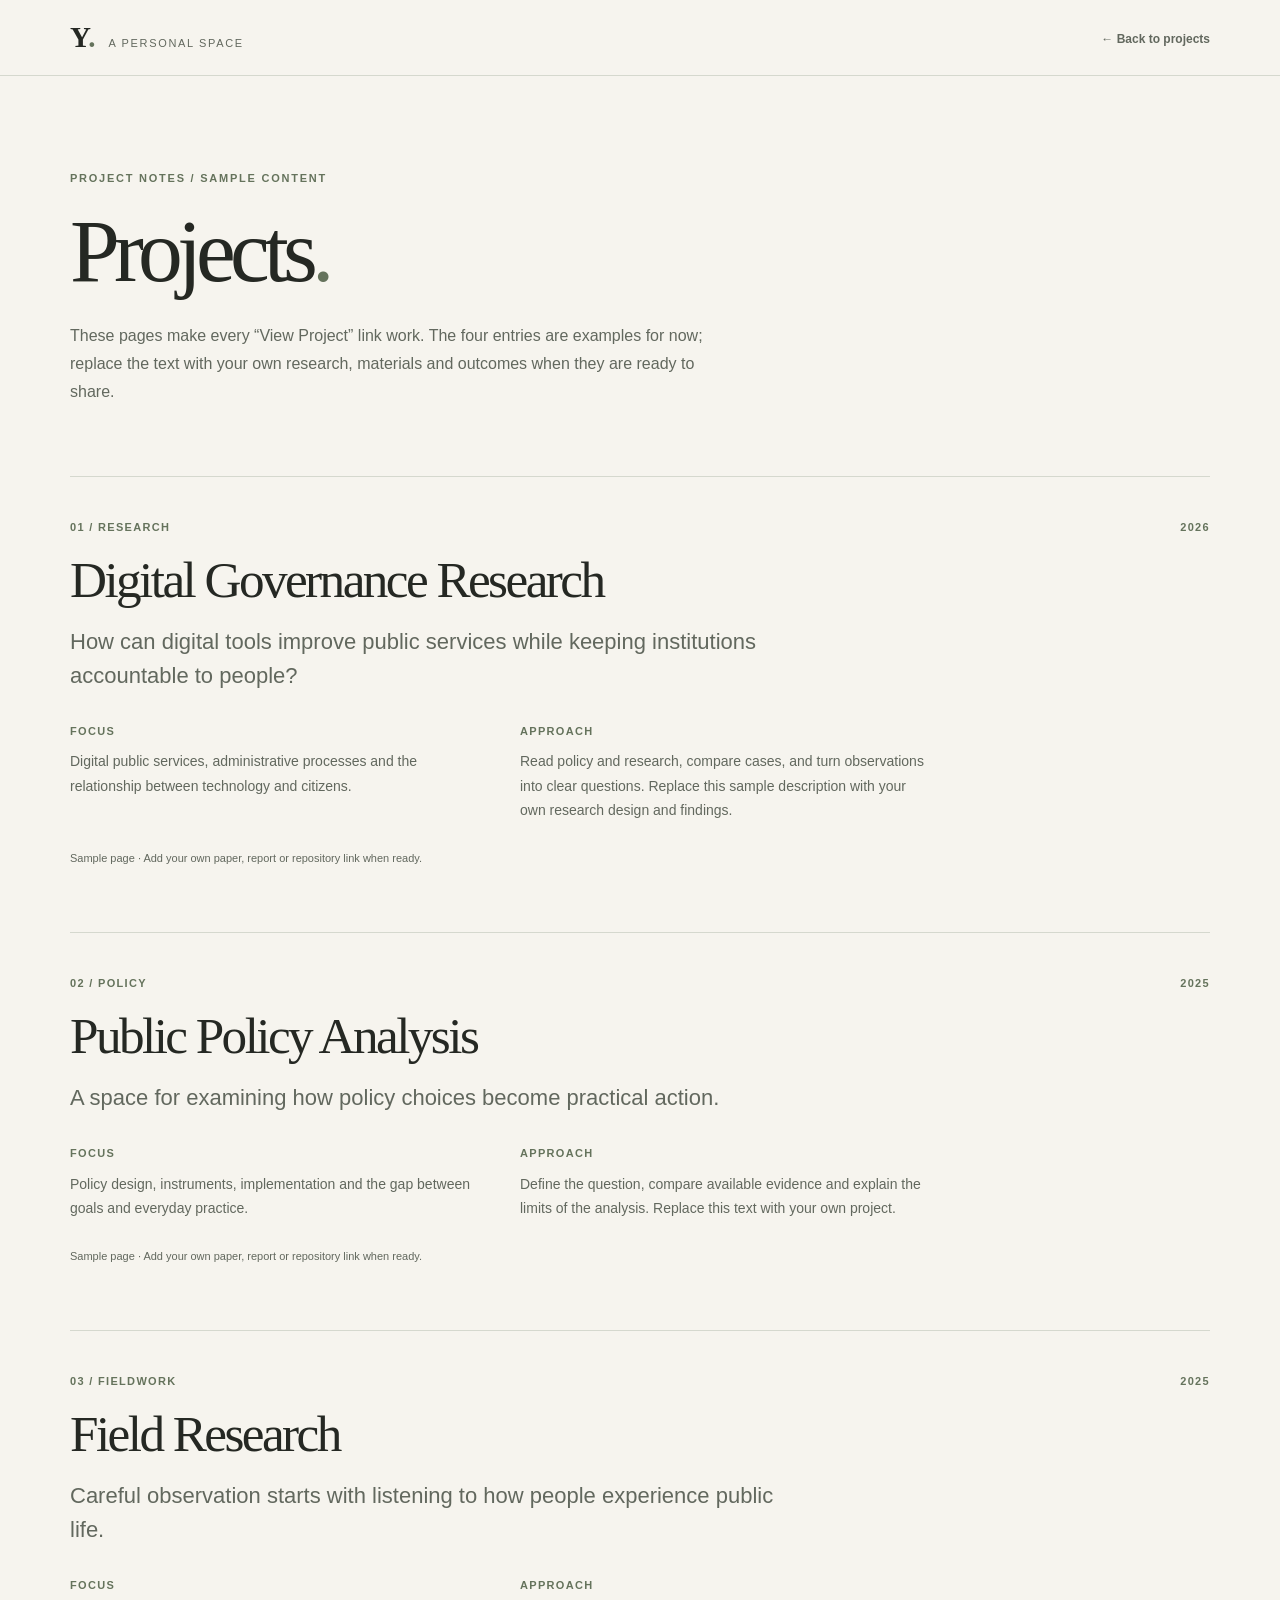
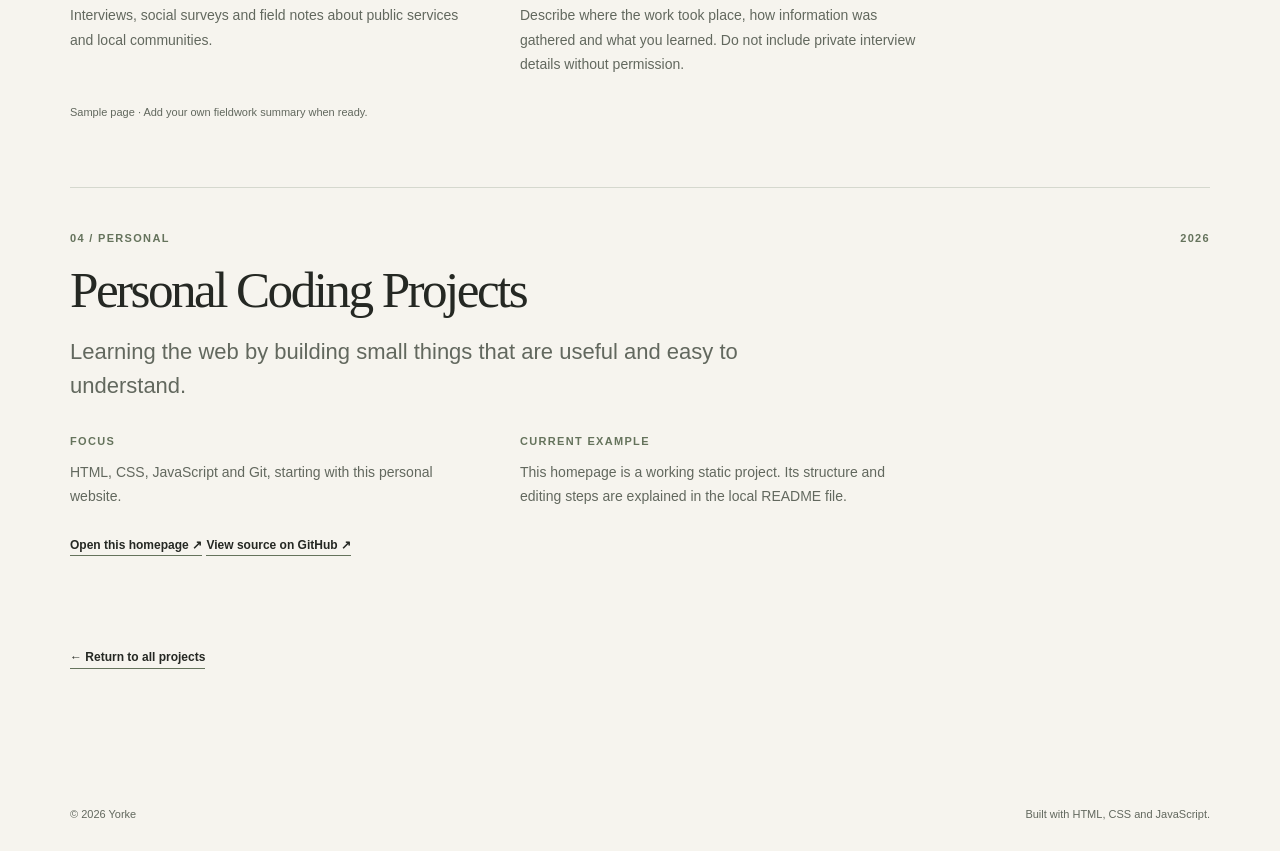
==== projects/index.html @ 5dd266bd "Add project detail page" ====
<!doctype html>
<html lang="en">
  <head>
    <meta charset="UTF-8">
    <meta name="viewport" content="width=device-width, initial-scale=1.0">
    <meta name="description" content="Project notes and sample project pages for Yorke's personal website.">
    <title>Projects | Yorke</title>
    <link rel="stylesheet" href="../css/style.css">
  </head>
  <body>
    <a class="skip-link" href="#project-content">Skip to project notes</a>
    <header class="site-header">
      <div class="container header-inner">
        <a class="site-logo" href="../index.html#home" aria-label="Yorke, back to home">
          <span class="logo-mark">Y<span>.</span></span>
          <span class="logo-caption">A personal space</span>
        </a>
        <nav class="detail-nav" aria-label="Project navigation">
          <a href="../index.html#projects">← Back to projects</a>
        </nav>
      </div>
    </header>

    <main id="project-content" class="detail-main">
      <div class="container">
        <header class="detail-intro">
          <p class="section-number">PROJECT NOTES / SAMPLE CONTENT</p>
          <h1>Projects<span class="title-period">.</span></h1>
          <p>These pages make every “View Project” link work. The four entries are examples for now; replace the text with your own research, materials and outcomes when they are ready to share.</p>
        </header>

        <!-- =========================
             PERSONAL CONTENT
             在这里修改四个项目的详细介绍。
        ========================= -->
        <section class="project-detail" id="digital-governance" aria-labelledby="digital-governance-title">
          <div class="detail-meta"><span>01 / RESEARCH</span><span>2026</span></div>
          <h2 id="digital-governance-title">Digital Governance Research</h2>
          <p class="detail-lead">How can digital tools improve public services while keeping institutions accountable to people?</p>
          <div class="detail-columns">
            <div><h3>Focus</h3><p>Digital public services, administrative processes and the relationship between technology and citizens.</p></div>
            <div><h3>Approach</h3><p>Read policy and research, compare cases, and turn observations into clear questions. Replace this sample description with your own research design and findings.</p></div>
          </div>
          <p class="detail-status">Sample page · Add your own paper, report or repository link when ready.</p>
        </section>

        <section class="project-detail" id="public-policy" aria-labelledby="public-policy-title">
          <div class="detail-meta"><span>02 / POLICY</span><span>2025</span></div>
          <h2 id="public-policy-title">Public Policy Analysis</h2>
          <p class="detail-lead">A space for examining how policy choices become practical action.</p>
          <div class="detail-columns">
            <div><h3>Focus</h3><p>Policy design, instruments, implementation and the gap between goals and everyday practice.</p></div>
            <div><h3>Approach</h3><p>Define the question, compare available evidence and explain the limits of the analysis. Replace this text with your own project.</p></div>
          </div>
          <p class="detail-status">Sample page · Add your own paper, report or repository link when ready.</p>
        </section>

        <section class="project-detail" id="field-research" aria-labelledby="field-research-title">
          <div class="detail-meta"><span>03 / FIELDWORK</span><span>2025</span></div>
          <h2 id="field-research-title">Field Research</h2>
          <p class="detail-lead">Careful observation starts with listening to how people experience public life.</p>
          <div class="detail-columns">
            <div><h3>Focus</h3><p>Interviews, social surveys and field notes about public services and local communities.</p></div>
            <div><h3>Approach</h3><p>Describe where the work took place, how information was gathered and what you learned. Do not include private interview details without permission.</p></div>
          </div>
          <p class="detail-status">Sample page · Add your own fieldwork summary when ready.</p>
        </section>

        <section class="project-detail" id="coding-projects" aria-labelledby="coding-projects-title">
          <div class="detail-meta"><span>04 / PERSONAL</span><span>2026</span></div>
          <h2 id="coding-projects-title">Personal Coding Projects</h2>
          <p class="detail-lead">Learning the web by building small things that are useful and easy to understand.</p>
          <div class="detail-columns">
            <div><h3>Focus</h3><p>HTML, CSS, JavaScript and Git, starting with this personal website.</p></div>
            <div><h3>Current example</h3><p>This homepage is a working static project. Its structure and editing steps are explained in the local README file.</p></div>
          </div>
          <a class="detail-site-link" href="../index.html">Open this homepage ↗</a>
          <a class="detail-site-link" href="https://github.com/yorke9/yorke9.github.io" target="_blank" rel="noopener noreferrer">View source on GitHub ↗</a>
        </section>

        <a class="detail-back" href="../index.html#projects">← Return to all projects</a>
      </div>
    </main>
    <footer class="site-footer"><div class="container footer-inner"><span>© 2026 Yorke</span><span>Built with HTML, CSS and JavaScript.</span></div></footer>
  </body>
</html>
---- css/style.css ----
/* =========================
   1. Reset & variables：修改这些变量即可调整网站主色
========================= */
:root {
  --bg-color: #f6f4ee;
  --surface-color: #eeece5;
  --text-color: #252823;
  --secondary-text: #62685e;
  --accent-color: #65735c;
  --line-color: #d5d8ce;
  --header-height: 76px;
}

*, *::before, *::after { box-sizing: border-box; }
html { scroll-behavior: smooth; scroll-padding-top: calc(var(--header-height) + 22px); }
body { margin: 0; background: var(--bg-color); color: var(--text-color); font-family: Arial, "Helvetica Neue", "Noto Sans", sans-serif; line-height: 1.6; }
button, a { -webkit-tap-highlight-color: transparent; }
button { font: inherit; }
a { color: inherit; text-decoration: none; }
img { display: block; max-width: 100%; }
ul, ol { margin: 0; padding: 0; list-style: none; }
h1, h2, h3, p { margin-top: 0; }
::selection { background: #d8dfce; color: var(--text-color); }
:focus-visible { outline: 2px solid var(--accent-color); outline-offset: 4px; }
.container { width: min(1140px, calc(100% - 64px)); margin-inline: auto; }
.skip-link { position: fixed; z-index: 100; top: -80px; left: 16px; padding: 9px 14px; background: var(--text-color); color: #fff; }
.skip-link:focus { top: 12px; }

/* =========================
   2. Navigation
========================= */
.site-header { position: sticky; z-index: 30; top: 0; height: var(--header-height); border-bottom: 1px solid var(--line-color); background: var(--bg-color); }
.header-inner { display: flex; align-items: center; justify-content: space-between; height: 100%; gap: 20px; }
.site-logo { display: inline-flex; align-items: baseline; gap: 13px; white-space: nowrap; }
.logo-mark { font-family: Georgia, "Times New Roman", serif; font-size: 29px; font-weight: 700; line-height: 1; }
.logo-mark span, .title-period, .section-title span { color: var(--accent-color); }
.logo-caption { color: var(--secondary-text); font-size: 11px; letter-spacing: .15em; text-transform: uppercase; }
.site-nav { display: flex; align-items: center; gap: clamp(14px, 2.1vw, 30px); }
.site-nav a { position: relative; padding: 10px 0; color: var(--secondary-text); font-size: 12px; font-weight: 600; letter-spacing: .055em; transition: color .25s ease; }
.site-nav a::after { position: absolute; right: 0; bottom: 5px; left: 0; height: 1px; background: var(--accent-color); content: ""; transform: scaleX(0); transform-origin: left; transition: transform .25s ease; }
.site-nav a:hover, .site-nav a.is-active { color: var(--text-color); }
.site-nav a:hover::after, .site-nav a.is-active::after { transform: scaleX(1); }
.menu-toggle { display: none; }

/* =========================
   3. Hero
========================= */
.hero { border-bottom: 1px solid var(--line-color); }
.hero-grid { display: grid; grid-template-columns: minmax(0, 1.08fr) minmax(360px, .92fr); align-items: center; gap: clamp(55px, 7vw, 110px); min-height: 610px; padding-block: 75px 55px; }
.eyebrow, .section-number { color: var(--accent-color); font-size: 11px; font-weight: 700; letter-spacing: .16em; line-height: 1.4; }
.eyebrow { display: flex; align-items: center; gap: 11px; margin-bottom: 27px; }
.eyebrow-line { width: 22px; height: 1px; background: var(--accent-color); }
.eyebrow-divider { color: #aeb7a5; }
.hero h1 { margin-bottom: 14px; font-family: Georgia, "Times New Roman", serif; font-size: clamp(70px, 8.2vw, 116px); font-weight: 400; letter-spacing: -.07em; line-height: 1.08; }
.hero-role { margin-bottom: 27px; font-size: clamp(14px, 1.45vw, 18px); font-weight: 600; line-height: 1.5; }
.hero-role span { color: var(--accent-color); }
.hero-intro { max-width: 480px; margin-bottom: 34px; color: var(--secondary-text); font-size: 16px; line-height: 1.8; }
.hero-actions { display: flex; flex-wrap: wrap; gap: 12px; }
.button { display: inline-flex; align-items: center; justify-content: space-between; gap: 34px; min-width: 157px; padding: 12px 17px; border: 1px solid var(--text-color); font-size: 12px; font-weight: 700; transition: background .25s ease, color .25s ease, border-color .25s ease, transform .25s ease; }
.button:hover { transform: translateY(-2px); }
.button-primary { background: var(--text-color); color: var(--bg-color); }
.button-primary:hover { border-color: var(--accent-color); background: var(--accent-color); }
.button-secondary:hover { background: var(--text-color); color: var(--bg-color); }
.button span { font-size: 15px; font-weight: 400; }
.hero-visual { min-width: 0; border: 1px solid var(--line-color); background: #ecebe3; }
.visual-top, .visual-bottom { display: flex; justify-content: space-between; gap: 10px; padding: 14px 18px; color: var(--secondary-text); font-size: 9px; font-weight: 700; letter-spacing: .13em; }
.visual-top { border-bottom: 1px solid var(--line-color); }
.visual-bottom { border-top: 1px solid var(--line-color); }
.visual-stage { position: relative; overflow: hidden; height: 390px; }
.visual-stage::before, .visual-stage::after { position: absolute; content: ""; background: var(--line-color); }
.visual-stage::before { top: 0; bottom: 0; left: 50%; width: 1px; }
.visual-stage::after { top: 50%; right: 0; left: 0; height: 1px; }
.visual-ring { position: absolute; top: 35px; left: 50%; width: 305px; height: 305px; border: 1px solid #a8b3a3; border-radius: 50%; transform: translateX(-50%); }
.visual-disc { position: absolute; top: 91px; left: 50%; width: 192px; height: 192px; border-radius: 50%; background: #b2bba7; transform: translateX(-50%); }
.visual-line { position: absolute; z-index: 1; top: 127px; left: calc(50% - 138px); width: 276px; height: 1px; background: var(--text-color); transform: rotate(-28deg); }
.visual-word { position: absolute; z-index: 2; right: 30px; bottom: 27px; font-family: Georgia, "Times New Roman", serif; font-size: 28px; font-style: italic; letter-spacing: -.035em; line-height: 1.05; text-align: right; }
.visual-cross { position: absolute; z-index: 2; color: var(--accent-color); font-size: 20px; font-weight: 300; }
.visual-cross-one { top: 22px; left: 25px; }
.visual-cross-two { right: 27px; top: 35px; }
.hero-footnote { display: flex; justify-content: space-between; gap: 20px; padding-block: 17px; color: var(--secondary-text); font-size: 11px; letter-spacing: .06em; }
.hero-footnote a { color: var(--text-color); }
.hero-footnote a:hover { color: var(--accent-color); }

/* =========================
   4. Shared sections & typography
========================= */
.section { padding-block: 112px 125px; border-bottom: 1px solid var(--line-color); }
.section-tinted { background: var(--surface-color); }
.section-layout { display: grid; grid-template-columns: minmax(200px, 29%) minmax(0, 1fr); gap: clamp(42px, 7vw, 112px); }
.section-intro { align-items: end; margin-bottom: 55px; }
.section-number { margin-bottom: 17px; }
.section-title { margin: 0; font-family: Georgia, "Times New Roman", serif; font-size: clamp(48px, 5.5vw, 76px); font-weight: 400; letter-spacing: -.065em; line-height: 1.08; }
.section-description { max-width: 530px; margin: 0 0 4px; color: var(--secondary-text); font-size: 16px; line-height: 1.75; }

/* =========================
   5. About
========================= */
.about-content { max-width: 720px; }
.about-lead, .contact-lead { margin-bottom: 24px; font-family: Georgia, "Times New Roman", serif; font-size: clamp(26px, 2.8vw, 38px); letter-spacing: -.035em; line-height: 1.28; }
.about-content > p:not(.about-lead) { max-width: 680px; margin-bottom: 37px; color: var(--secondary-text); font-size: 16px; line-height: 1.85; }
.personal-details { margin: 0; border-top: 1px solid var(--line-color); }
.personal-details div { display: grid; grid-template-columns: 125px 1fr; gap: 20px; padding: 14px 0; border-bottom: 1px solid var(--line-color); }
.personal-details dt { color: var(--secondary-text); font-size: 12px; font-weight: 700; letter-spacing: .03em; }
.personal-details dd { margin: 0; font-size: 13px; font-weight: 600; overflow-wrap: anywhere; }

/* =========================
   6. Projects: 有分隔线的列表，不使用卡片
========================= */
.project-list { border-top: 1px solid var(--line-color); }
.project-item { border-bottom: 1px solid var(--line-color); }
.project-inner { display: grid; grid-template-columns: 80px minmax(0, 1fr) 128px; gap: 25px; padding: 30px 0 32px; transition: padding-left .3s ease, background .3s ease; }
.project-item:hover .project-inner { padding-left: 10px; }
.project-index { padding-top: 4px; color: var(--accent-color); font-family: Georgia, "Times New Roman", serif; font-size: 29px; line-height: 1; }
.project-meta { display: flex; gap: 15px; margin-bottom: 10px; color: var(--accent-color); font-size: 10px; font-weight: 700; letter-spacing: .12em; }
.project-title { margin-bottom: 10px; font-family: Georgia, "Times New Roman", serif; font-size: clamp(25px, 2.55vw, 34px); font-weight: 400; letter-spacing: -.045em; line-height: 1.2; }
.project-body > p { max-width: 610px; margin-bottom: 16px; color: var(--secondary-text); font-size: 14px; line-height: 1.7; }
.project-tags { display: flex; flex-wrap: wrap; gap: 6px; }
.project-tags li { padding: 3px 8px; border: 1px solid var(--line-color); color: var(--secondary-text); font-size: 10px; letter-spacing: .03em; }
.project-links { display: flex; flex-direction: column; align-items: flex-start; gap: 12px; padding-top: 29px; }
.project-links a { border-bottom: 1px solid transparent; font-size: 12px; font-weight: 700; white-space: nowrap; }
.project-links a:hover { border-color: var(--accent-color); color: var(--accent-color); }
.project-link-pending { color: var(--secondary-text); font-size: 11px; white-space: nowrap; }

/* =========================
   7. Experience
========================= */
.experience-list { border-top: 1px solid var(--line-color); }
.experience-item { display: grid; grid-template-columns: 62px minmax(0, 1fr) auto; gap: 24px; align-items: start; padding: 24px 0 27px; border-bottom: 1px solid var(--line-color); }
.experience-item time { color: var(--accent-color); font-family: Georgia, "Times New Roman", serif; font-size: 20px; }
.experience-item h3 { margin-bottom: 4px; font-family: Georgia, "Times New Roman", serif; font-size: 23px; font-weight: 400; letter-spacing: -.035em; }
.experience-item p { max-width: 405px; margin: 0; color: var(--secondary-text); font-size: 13px; line-height: 1.65; }
.experience-item > span { padding-top: 4px; color: var(--secondary-text); font-size: 11px; text-align: right; }

/* =========================
   8. Skills
========================= */
.skills-grid { display: grid; grid-template-columns: repeat(5, minmax(0, 1fr)); gap: 25px; }
.skill-group { min-width: 0; padding-top: 17px; border-top: 1px solid var(--accent-color); }
.skill-group h3 { margin-bottom: 17px; font-family: Georgia, "Times New Roman", serif; font-size: 25px; font-weight: 400; }
.skill-group li { margin-bottom: 9px; color: var(--secondary-text); font-size: 13px; line-height: 1.45; }

/* =========================
   9. Contact & footer
========================= */
.contact-content { max-width: 690px; }
.contact-content > p:not(.contact-lead) { margin-bottom: 37px; color: var(--secondary-text); font-size: 16px; }
.contact-list { border-top: 1px solid var(--line-color); }
.contact-list li { display: grid; grid-template-columns: 95px 1fr; gap: 20px; align-items: baseline; padding: 17px 0; border-bottom: 1px solid var(--line-color); }
.contact-list li > span { color: var(--secondary-text); font-size: 12px; font-weight: 700; }
.contact-list a { justify-self: start; font-family: Georgia, "Times New Roman", serif; font-size: clamp(16px, 1.8vw, 22px); overflow-wrap: anywhere; }
.contact-list a:hover { color: var(--accent-color); }
.contact-list a span { margin-left: 4px; font-family: Arial, sans-serif; font-size: 13px; }
.contact-list .contact-placeholder { color: var(--secondary-text); font-size: 13px; font-weight: 400; letter-spacing: 0; }
.site-footer { padding-block: 27px; }
.footer-inner { display: flex; flex-wrap: wrap; align-items: center; justify-content: space-between; gap: 14px 25px; color: var(--secondary-text); font-size: 11px; }
.footer-inner a { color: var(--text-color); }
.footer-inner a:hover { color: var(--accent-color); }
.back-to-top { position: fixed; z-index: 20; right: 22px; bottom: 22px; display: grid; place-items: center; width: 43px; height: 43px; border: 1px solid var(--text-color); background: var(--text-color); color: var(--bg-color); cursor: pointer; font-size: 21px; line-height: 1; transition: background .2s ease, transform .2s ease; }
.back-to-top[hidden] { display: none; }
.back-to-top:hover { background: var(--accent-color); transform: translateY(-2px); }

/* =========================
   9a. Project notes page
========================= */
.detail-nav a { color: var(--secondary-text); font-size: 12px; font-weight: 700; }
.detail-nav a:hover { color: var(--accent-color); }
.detail-main { padding-block: 95px 110px; }
.detail-intro { max-width: 760px; padding-bottom: 70px; }
.detail-intro h1 { margin-bottom: 22px; font-family: Georgia, "Times New Roman", serif; font-size: clamp(55px, 7vw, 90px); font-weight: 400; letter-spacing: -.065em; line-height: 1.08; }
.detail-intro > p:last-child { max-width: 660px; margin: 0; color: var(--secondary-text); font-size: 16px; line-height: 1.75; }
.project-detail { padding-block: 42px 65px; border-top: 1px solid var(--line-color); scroll-margin-top: calc(var(--header-height) + 20px); }
.detail-meta { display: flex; justify-content: space-between; gap: 18px; margin-bottom: 14px; color: var(--accent-color); font-size: 11px; font-weight: 700; letter-spacing: .12em; }
.project-detail h2 { margin-bottom: 15px; font-family: Georgia, "Times New Roman", serif; font-size: clamp(33px, 4vw, 53px); font-weight: 400; letter-spacing: -.05em; line-height: 1.15; }
.detail-lead { max-width: 710px; margin-bottom: 30px; color: var(--secondary-text); font-size: clamp(17px, 2vw, 22px); line-height: 1.55; }
.detail-columns { display: grid; grid-template-columns: repeat(2, minmax(0, 1fr)); gap: 40px; max-width: 860px; }
.detail-columns h3 { margin-bottom: 9px; color: var(--accent-color); font-size: 11px; font-weight: 700; letter-spacing: .12em; text-transform: uppercase; }
.detail-columns p { margin: 0; color: var(--secondary-text); font-size: 14px; line-height: 1.75; }
.detail-status { margin: 27px 0 0; color: var(--secondary-text); font-size: 11px; }
.detail-site-link, .detail-back { display: inline-block; margin-top: 27px; border-bottom: 1px solid var(--accent-color); color: var(--text-color); font-size: 12px; font-weight: 700; }
.detail-site-link:hover, .detail-back:hover { color: var(--accent-color); }

/* =========================
   10. 进入动画：仅当 JavaScript 已启用时生效
========================= */
.js-enabled [data-reveal] { opacity: 0; transform: translateY(18px); transition: opacity .48s ease, transform .48s ease; }
.js-enabled [data-reveal].is-visible { opacity: 1; transform: translateY(0); }

/* =========================
   11. Responsive
========================= */
@media (max-width: 992px) {
  .hero-grid { grid-template-columns: minmax(0, 1fr) minmax(310px, .85fr); gap: 40px; }
  .hero h1 { font-size: clamp(68px, 9vw, 90px); }
  .visual-stage { height: 350px; }
  .section-layout { grid-template-columns: minmax(180px, 28%) minmax(0, 1fr); gap: 40px; }
  .skills-grid { grid-template-columns: repeat(3, minmax(0, 1fr)); row-gap: 35px; }
}

@media (max-width: 768px) {
  :root { --header-height: 68px; }
  .container { width: min(calc(100% - 40px), 620px); }
  .logo-caption { font-size: 10px; }
  .menu-toggle { display: flex; flex-direction: column; align-items: center; justify-content: center; gap: 5px; width: 44px; height: 44px; padding: 0; border: 1px solid var(--line-color); background: transparent; cursor: pointer; }
  .menu-toggle span { width: 18px; height: 1px; background: var(--text-color); transition: transform .2s ease, opacity .2s ease; }
  .menu-toggle[aria-expanded="true"] span:first-child { transform: translateY(6px) rotate(45deg); }
  .menu-toggle[aria-expanded="true"] span:nth-child(2) { opacity: 0; }
  .menu-toggle[aria-expanded="true"] span:last-child { transform: translateY(-6px) rotate(-45deg); }
  .site-nav { position: absolute; top: calc(var(--header-height) - 1px); right: 0; left: 0; display: none; flex-direction: column; align-items: stretch; gap: 0; padding: 14px 20px 18px; border-bottom: 1px solid var(--line-color); background: var(--bg-color); }
  .site-nav.is-open { display: flex; }
  .site-nav a { padding: 12px 2px; font-size: 14px; }
  .site-nav a::after { right: auto; bottom: 8px; width: 25px; }
  .hero-grid { grid-template-columns: 1fr; gap: 47px; min-height: 0; padding-block: 78px 35px; }
  .hero h1 { font-size: clamp(72px, 13vw, 98px); }
  .hero-visual { max-width: 520px; width: 100%; justify-self: center; }
  .visual-stage { height: 360px; }
  .section { padding-block: 82px 92px; }
  .section-layout { grid-template-columns: 1fr; gap: 35px; }
  .section-intro { gap: 20px; margin-bottom: 36px; }
  .experience-item { grid-template-columns: 55px minmax(0, 1fr); gap: 12px 20px; }
  .experience-item > span { grid-column: 2; padding: 0; text-align: left; }
  .detail-main { padding-block: 70px 85px; }
  .detail-intro { padding-bottom: 50px; }
}

@media (max-width: 480px) {
  .container { width: calc(100% - 36px); }
  .logo-caption { display: none; }
  .hero-grid { padding-top: 60px; }
  .hero h1 { font-size: clamp(66px, 18vw, 83px); }
  .hero-role { font-size: 14px; }
  .hero-intro { font-size: 15px; }
  .hero-actions { align-items: stretch; }
  .button { min-width: 0; }
  .visual-stage { height: 310px; }
  .visual-ring { top: 29px; width: 250px; height: 250px; }
  .visual-disc { top: 75px; width: 158px; height: 158px; }
  .visual-line { top: 100px; left: calc(50% - 116px); width: 232px; }
  .visual-word { right: 19px; bottom: 20px; font-size: 24px; }
  .visual-top, .visual-bottom { padding-inline: 11px; font-size: 8px; }
  .section { padding-block: 72px 78px; }
  .section-title { font-size: 53px; }
  .project-inner { grid-template-columns: 40px minmax(0, 1fr); gap: 14px; padding-block: 27px; }
  .project-item:hover .project-inner { padding-left: 0; }
  .project-index { font-size: 23px; }
  .project-links { grid-column: 2; flex-direction: row; flex-wrap: wrap; gap: 20px; padding-top: 0; }
  .skills-grid { grid-template-columns: repeat(2, minmax(0, 1fr)); gap: 27px 20px; }
  .personal-details div { grid-template-columns: 86px 1fr; gap: 12px; }
  .contact-list li { grid-template-columns: 1fr; gap: 2px; }
  .footer-inner { display: grid; gap: 7px; }
  .detail-columns { grid-template-columns: 1fr; gap: 24px; }
}

@media (prefers-reduced-motion: reduce) {
  html { scroll-behavior: auto; }
  *, *::before, *::after { animation-duration: .01ms; animation-iteration-count: 1; transition-duration: .01ms; }
  .js-enabled [data-reveal] { opacity: 1; transform: none; }
}
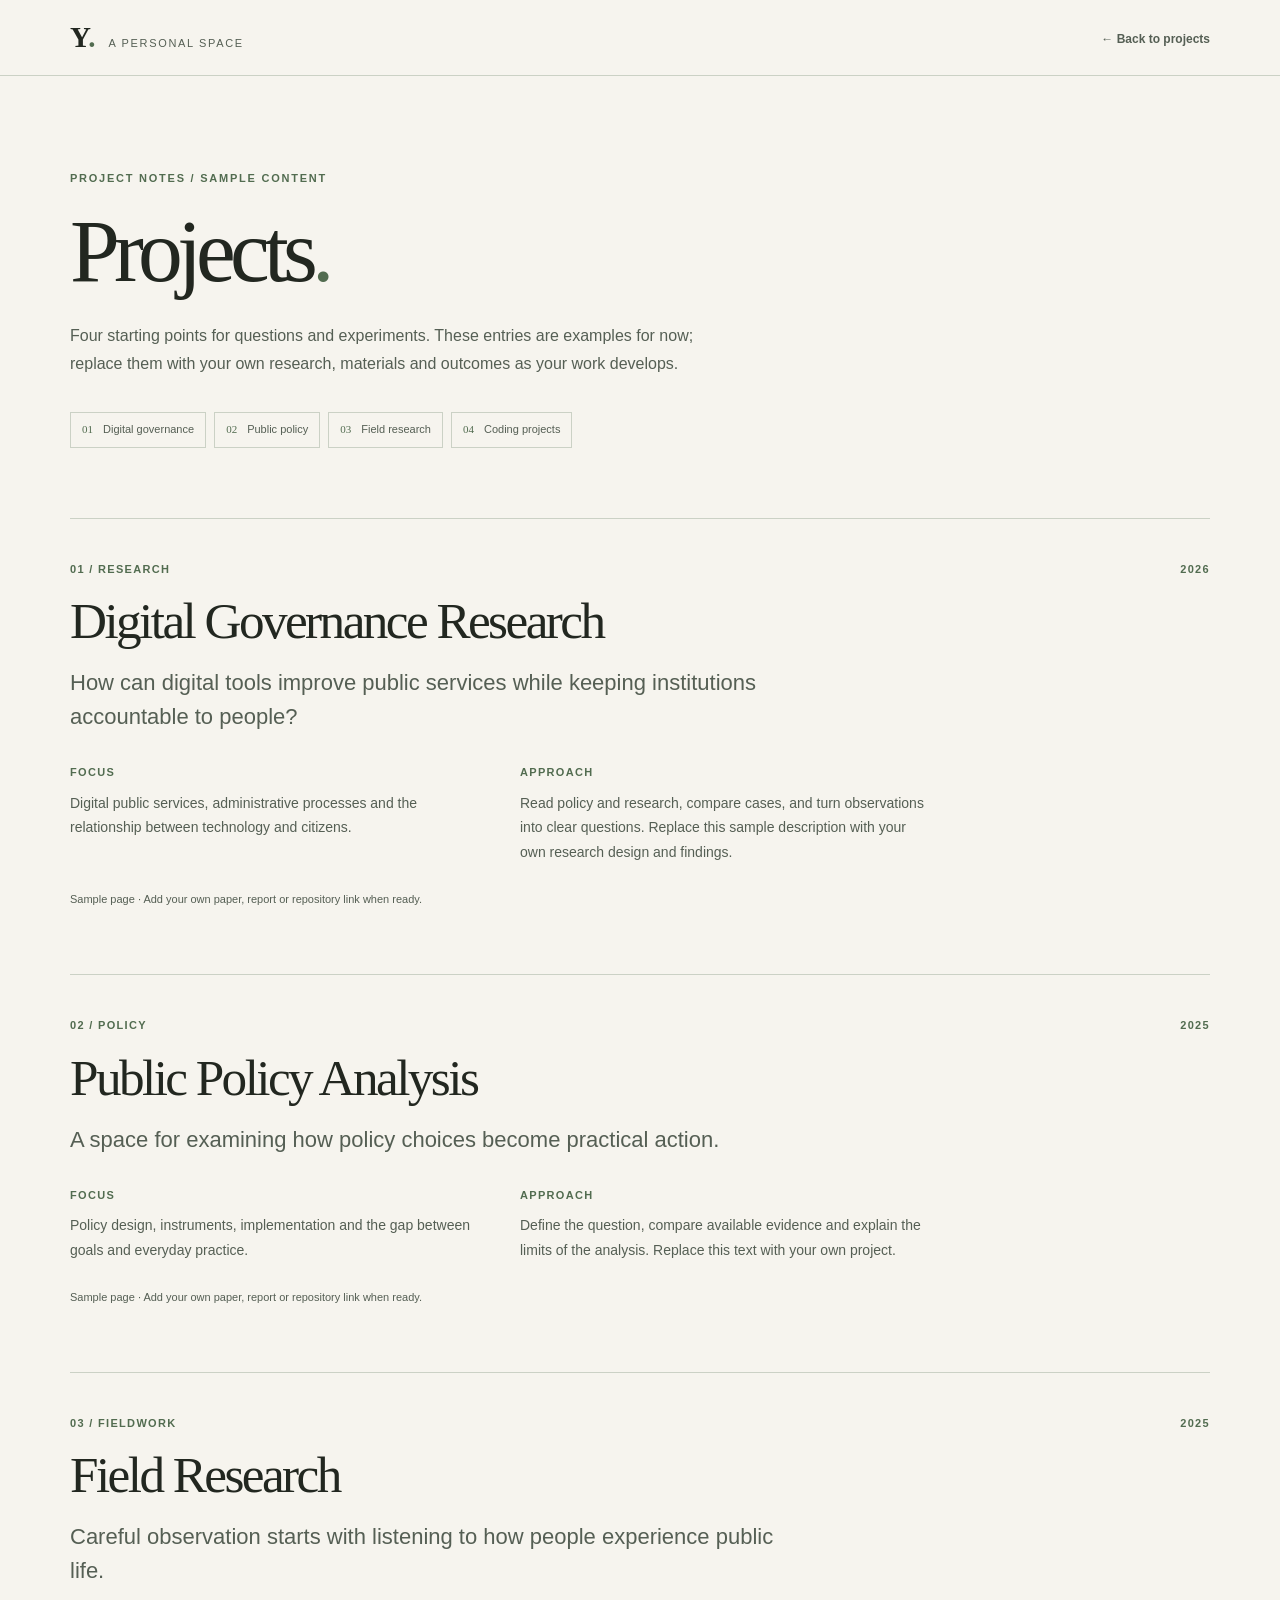
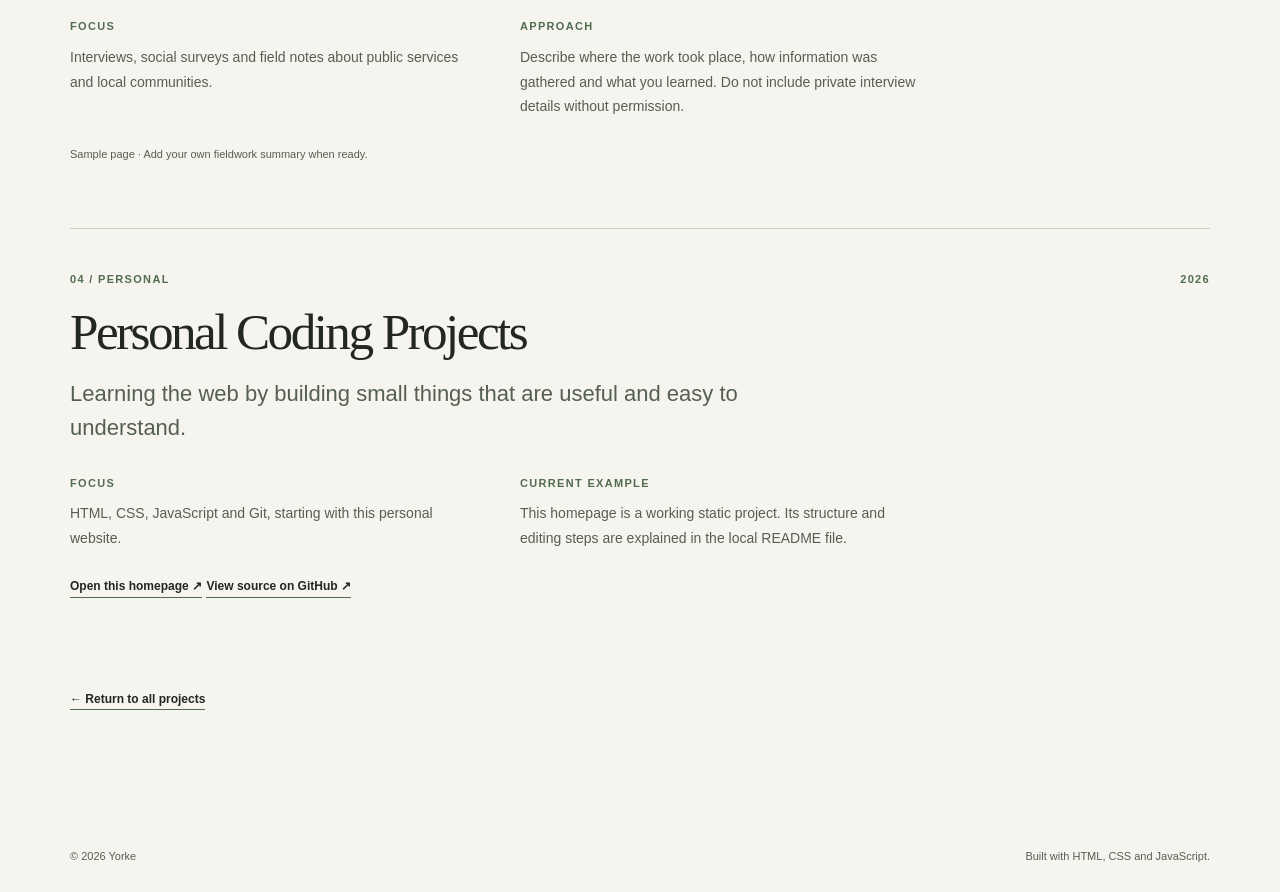
==== commit 792ee765: "Improve project note navigation" ====
--- a/projects/index.html
+++ b/projects/index.html
@@ -4,7 +4,10 @@
     <meta charset="UTF-8">
     <meta name="viewport" content="width=device-width, initial-scale=1.0">
     <meta name="description" content="Project notes and sample project pages for Yorke's personal website.">
+    <meta name="theme-color" content="#f6f4ee">
+    <link rel="canonical" href="https://yorke9.github.io/projects/index.html">
     <title>Projects | Yorke</title>
+    <link rel="icon" type="image/svg+xml" href="../images/favicon.svg">
     <link rel="stylesheet" href="../css/style.css">
   </head>
   <body>
@@ -21,12 +24,18 @@
       </div>
     </header>
 
-    <main id="project-content" class="detail-main">
+    <main id="project-content" class="detail-main" tabindex="-1">
       <div class="container">
         <header class="detail-intro">
           <p class="section-number">PROJECT NOTES / SAMPLE CONTENT</p>
           <h1>Projects<span class="title-period">.</span></h1>
-          <p>These pages make every “View Project” link work. The four entries are examples for now; replace the text with your own research, materials and outcomes when they are ready to share.</p>
+          <p>Four starting points for questions and experiments. These entries are examples for now; replace them with your own research, materials and outcomes as your work develops.</p>
+          <nav class="detail-index" aria-label="Jump to a project note">
+            <a href="#digital-governance"><span>01</span> Digital governance</a>
+            <a href="#public-policy"><span>02</span> Public policy</a>
+            <a href="#field-research"><span>03</span> Field research</a>
+            <a href="#coding-projects"><span>04</span> Coding projects</a>
+          </nav>
         </header>
 
         <!-- =========================
--- a/css/style.css
+++ b/css/style.css
@@ -3,11 +3,12 @@
 ========================= */
 :root {
   --bg-color: #f6f4ee;
-  --surface-color: #eeece5;
-  --text-color: #252823;
-  --secondary-text: #62685e;
-  --accent-color: #65735c;
-  --line-color: #d5d8ce;
+  --surface-color: #edece4;
+  --text-color: #222720;
+  --secondary-text: #555f54;
+  --accent-color: #526c50;
+  --line-color: #cbd1c5;
+  --hover-color: #e4e9df;
   --header-height: 76px;
 }
 
@@ -30,6 +31,7 @@
    2. Navigation
 ========================= */
 .site-header { position: sticky; z-index: 30; top: 0; height: var(--header-height); border-bottom: 1px solid var(--line-color); background: var(--bg-color); }
+.reading-progress { position: absolute; right: 0; bottom: -1px; left: 0; height: 2px; background: var(--accent-color); transform: scaleX(0); transform-origin: left; pointer-events: none; }
 .header-inner { display: flex; align-items: center; justify-content: space-between; height: 100%; gap: 20px; }
 .site-logo { display: inline-flex; align-items: baseline; gap: 13px; white-space: nowrap; }
 .logo-mark { font-family: Georgia, "Times New Roman", serif; font-size: 29px; font-weight: 700; line-height: 1; }
@@ -82,6 +84,19 @@
 .hero-footnote a:hover { color: var(--accent-color); }
 
 /* =========================
+   3a. Current focus：杂志式短注，不增加页面依赖
+========================= */
+.focus-note { border-bottom: 1px solid var(--line-color); background: var(--text-color); color: var(--bg-color); }
+.focus-note-inner { display: grid; grid-template-columns: minmax(125px, .7fr) minmax(0, 2fr) minmax(205px, 1.1fr); align-items: start; gap: clamp(25px, 4vw, 70px); padding-block: 42px 45px; }
+.focus-note-kicker { display: flex; flex-direction: column; gap: 6px; margin: 5px 0 0; color: #c0cbb9; font-size: 10px; font-weight: 700; letter-spacing: .14em; }
+.focus-note-kicker span { color: #879c84; }
+.focus-note-title { margin: 0; font-family: Georgia, "Times New Roman", serif; font-size: clamp(28px, 3.5vw, 46px); letter-spacing: -.055em; line-height: 1.13; }
+.focus-note-title em { color: #b9c9b1; font-weight: 400; }
+.focus-note-topics { align-self: center; border-top: 1px solid #536054; }
+.focus-note-topics li { display: flex; gap: 16px; padding: 8px 0; border-bottom: 1px solid #536054; color: #d5dbd0; font-size: 11px; letter-spacing: .02em; }
+.focus-note-topics span { color: #a8bfa4; font-family: Georgia, "Times New Roman", serif; }
+
+/* =========================
    4. Shared sections & typography
 ========================= */
 .section { padding-block: 112px 125px; border-bottom: 1px solid var(--line-color); }
@@ -91,6 +106,10 @@
 .section-number { margin-bottom: 17px; }
 .section-title { margin: 0; font-family: Georgia, "Times New Roman", serif; font-size: clamp(48px, 5.5vw, 76px); font-weight: 400; letter-spacing: -.065em; line-height: 1.08; }
 .section-description { max-width: 530px; margin: 0 0 4px; color: var(--secondary-text); font-size: 16px; line-height: 1.75; }
+.section-note { max-width: 530px; margin: 0 0 28px; color: var(--secondary-text); font-size: 13px; line-height: 1.65; }
+@media (min-width: 769px) {
+  .section-layout:not(.section-intro) > .section-heading { position: sticky; top: calc(var(--header-height) + 28px); align-self: start; }
+}
 
 /* =========================
    5. About
@@ -109,7 +128,7 @@
 .project-list { border-top: 1px solid var(--line-color); }
 .project-item { border-bottom: 1px solid var(--line-color); }
 .project-inner { display: grid; grid-template-columns: 80px minmax(0, 1fr) 128px; gap: 25px; padding: 30px 0 32px; transition: padding-left .3s ease, background .3s ease; }
-.project-item:hover .project-inner { padding-left: 10px; }
+.project-item:hover .project-inner, .project-item:focus-within .project-inner { padding-left: 10px; background: var(--hover-color); }
 .project-index { padding-top: 4px; color: var(--accent-color); font-family: Georgia, "Times New Roman", serif; font-size: 29px; line-height: 1; }
 .project-meta { display: flex; gap: 15px; margin-bottom: 10px; color: var(--accent-color); font-size: 10px; font-weight: 700; letter-spacing: .12em; }
 .project-title { margin-bottom: 10px; font-family: Georgia, "Times New Roman", serif; font-size: clamp(25px, 2.55vw, 34px); font-weight: 400; letter-spacing: -.045em; line-height: 1.2; }
@@ -119,6 +138,7 @@
 .project-links { display: flex; flex-direction: column; align-items: flex-start; gap: 12px; padding-top: 29px; }
 .project-links a { border-bottom: 1px solid transparent; font-size: 12px; font-weight: 700; white-space: nowrap; }
 .project-links a:hover { border-color: var(--accent-color); color: var(--accent-color); }
+.project-links a:focus-visible { border-color: var(--accent-color); }
 .project-link-pending { color: var(--secondary-text); font-size: 11px; white-space: nowrap; }
 
 /* =========================
@@ -167,8 +187,13 @@
 .detail-main { padding-block: 95px 110px; }
 .detail-intro { max-width: 760px; padding-bottom: 70px; }
 .detail-intro h1 { margin-bottom: 22px; font-family: Georgia, "Times New Roman", serif; font-size: clamp(55px, 7vw, 90px); font-weight: 400; letter-spacing: -.065em; line-height: 1.08; }
-.detail-intro > p:last-child { max-width: 660px; margin: 0; color: var(--secondary-text); font-size: 16px; line-height: 1.75; }
+.detail-intro > p:not(.section-number) { max-width: 660px; margin: 0; color: var(--secondary-text); font-size: 16px; line-height: 1.75; }
+.detail-index { display: flex; flex-wrap: wrap; gap: 8px; margin-top: 34px; }
+.detail-index a { display: inline-flex; gap: 10px; align-items: center; padding: 8px 11px; border: 1px solid var(--line-color); color: var(--secondary-text); font-size: 11px; transition: border-color .2s ease, color .2s ease, background .2s ease; }
+.detail-index a:hover, .detail-index a:focus-visible { border-color: var(--accent-color); background: var(--surface-color); color: var(--text-color); }
+.detail-index span { color: var(--accent-color); font-family: Georgia, "Times New Roman", serif; }
 .project-detail { padding-block: 42px 65px; border-top: 1px solid var(--line-color); scroll-margin-top: calc(var(--header-height) + 20px); }
+.project-detail:target { border-top-color: var(--accent-color); }
 .detail-meta { display: flex; justify-content: space-between; gap: 18px; margin-bottom: 14px; color: var(--accent-color); font-size: 11px; font-weight: 700; letter-spacing: .12em; }
 .project-detail h2 { margin-bottom: 15px; font-family: Georgia, "Times New Roman", serif; font-size: clamp(33px, 4vw, 53px); font-weight: 400; letter-spacing: -.05em; line-height: 1.15; }
 .detail-lead { max-width: 710px; margin-bottom: 30px; color: var(--secondary-text); font-size: clamp(17px, 2vw, 22px); line-height: 1.55; }
@@ -180,6 +205,18 @@
 .detail-site-link:hover, .detail-back:hover { color: var(--accent-color); }
 
 /* =========================
+   9b. Branded 404 page
+========================= */
+.not-found { display: grid; align-items: center; min-height: calc(100svh - var(--header-height) - 72px); padding-block: 65px; }
+.not-found-inner { display: grid; grid-template-columns: minmax(0, 1fr) minmax(250px, .75fr); gap: 70px; align-items: end; }
+.not-found h1 { margin: 8px 0 12px; font-family: Georgia, "Times New Roman", serif; font-size: clamp(110px, 18vw, 210px); font-weight: 400; letter-spacing: -.1em; line-height: .9; }
+.not-found h1 span { color: var(--accent-color); }
+.not-found-copy { padding-bottom: 12px; }
+.not-found-copy h2 { margin-bottom: 15px; font-family: Georgia, "Times New Roman", serif; font-size: clamp(28px, 3vw, 42px); font-weight: 400; letter-spacing: -.05em; line-height: 1.2; }
+.not-found-copy p { max-width: 360px; margin-bottom: 28px; color: var(--secondary-text); font-size: 15px; line-height: 1.7; }
+.not-found-links { display: flex; flex-wrap: wrap; gap: 12px; }
+
+/* =========================
    10. 进入动画：仅当 JavaScript 已启用时生效
 ========================= */
 .js-enabled [data-reveal] { opacity: 0; transform: translateY(18px); transition: opacity .48s ease, transform .48s ease; }
@@ -194,6 +231,8 @@
   .visual-stage { height: 350px; }
   .section-layout { grid-template-columns: minmax(180px, 28%) minmax(0, 1fr); gap: 40px; }
   .skills-grid { grid-template-columns: repeat(3, minmax(0, 1fr)); row-gap: 35px; }
+  .focus-note-inner { grid-template-columns: 1fr 2fr; }
+  .focus-note-topics { grid-column: 2; width: min(100%, 330px); }
 }
 
 @media (max-width: 768px) {
@@ -215,11 +254,17 @@
   .visual-stage { height: 360px; }
   .section { padding-block: 82px 92px; }
   .section-layout { grid-template-columns: 1fr; gap: 35px; }
+  .focus-note-inner { grid-template-columns: 1fr; gap: 20px; padding-block: 35px 39px; }
+  .focus-note-kicker { flex-direction: row; gap: 16px; }
+  .focus-note-topics { grid-column: auto; width: min(100%, 430px); margin-top: 5px; }
   .section-intro { gap: 20px; margin-bottom: 36px; }
+  .project-inner { grid-template-columns: 52px minmax(0, 1fr); gap: 12px 22px; }
+  .project-links { grid-column: 2; flex-direction: row; flex-wrap: wrap; gap: 20px; padding-top: 0; }
   .experience-item { grid-template-columns: 55px minmax(0, 1fr); gap: 12px 20px; }
   .experience-item > span { grid-column: 2; padding: 0; text-align: left; }
   .detail-main { padding-block: 70px 85px; }
   .detail-intro { padding-bottom: 50px; }
+  .not-found-inner { grid-template-columns: 1fr; gap: 30px; }
 }
 
 @media (max-width: 480px) {
